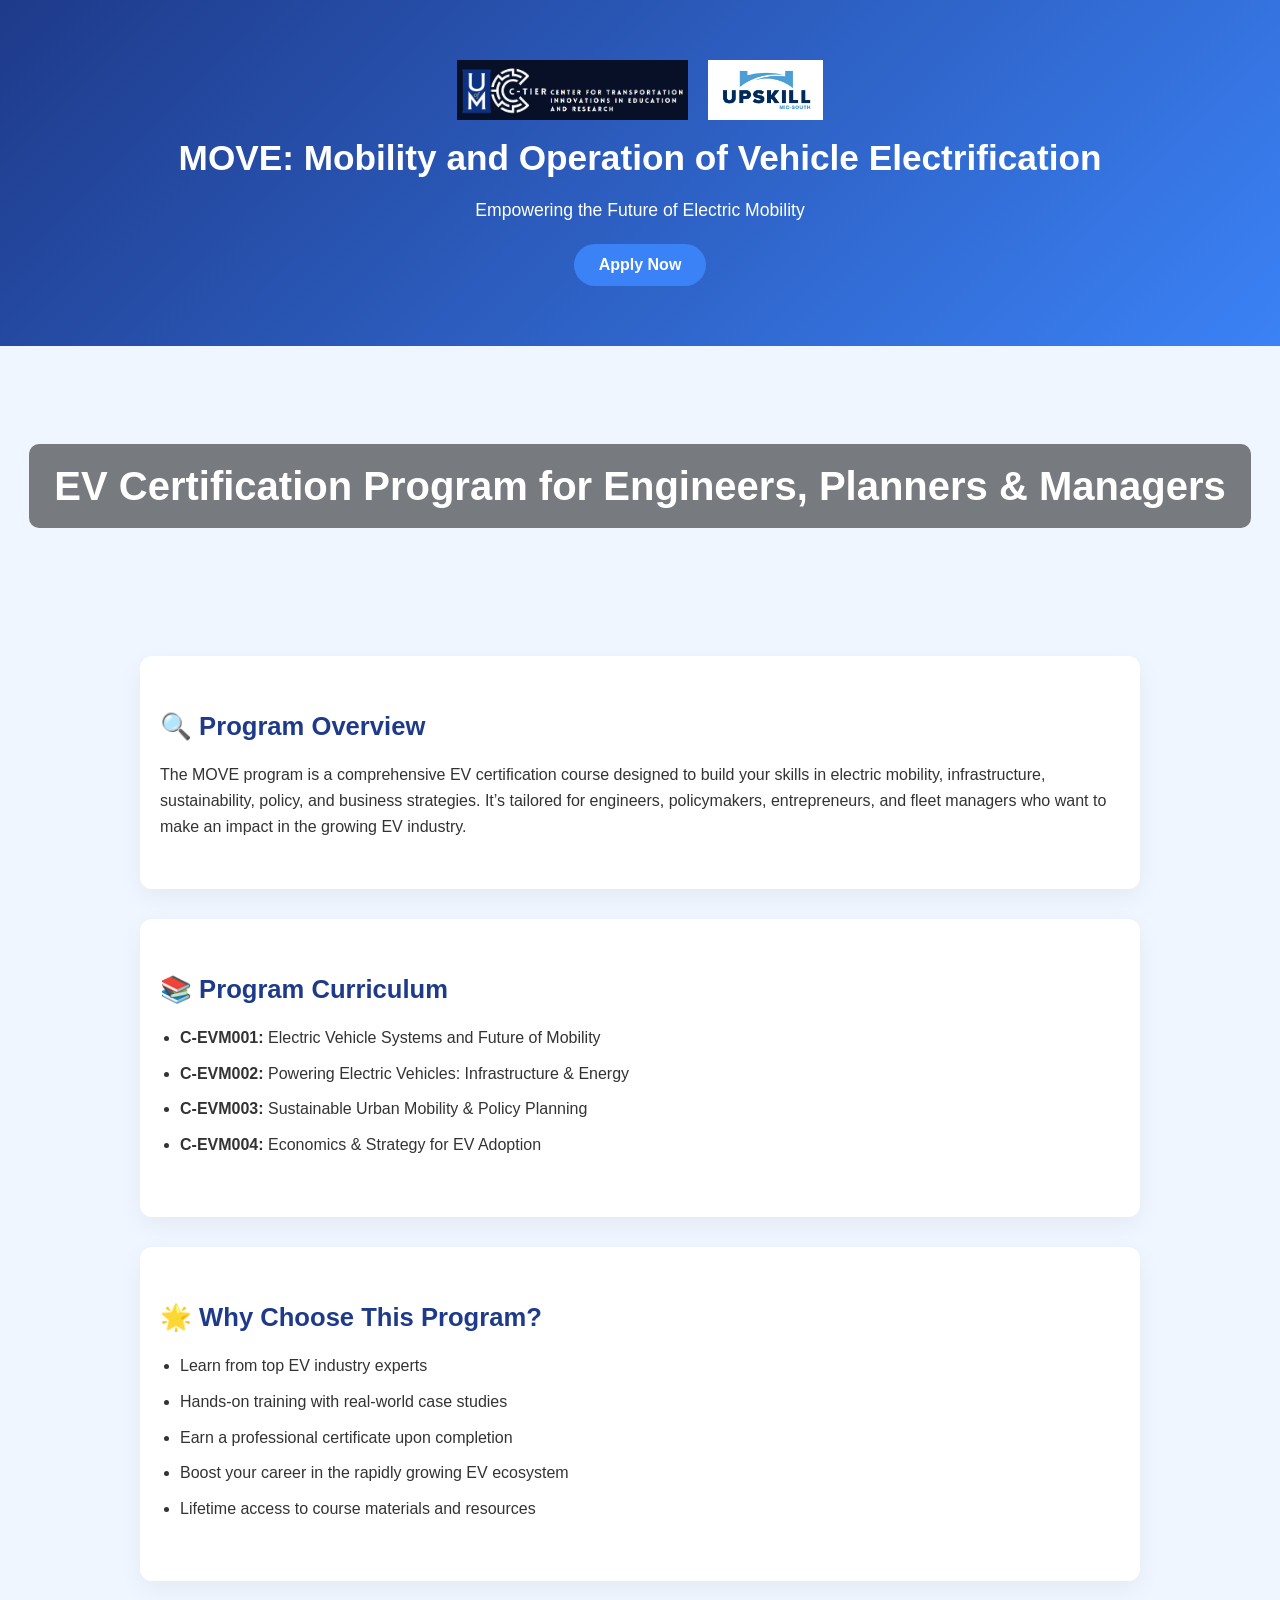
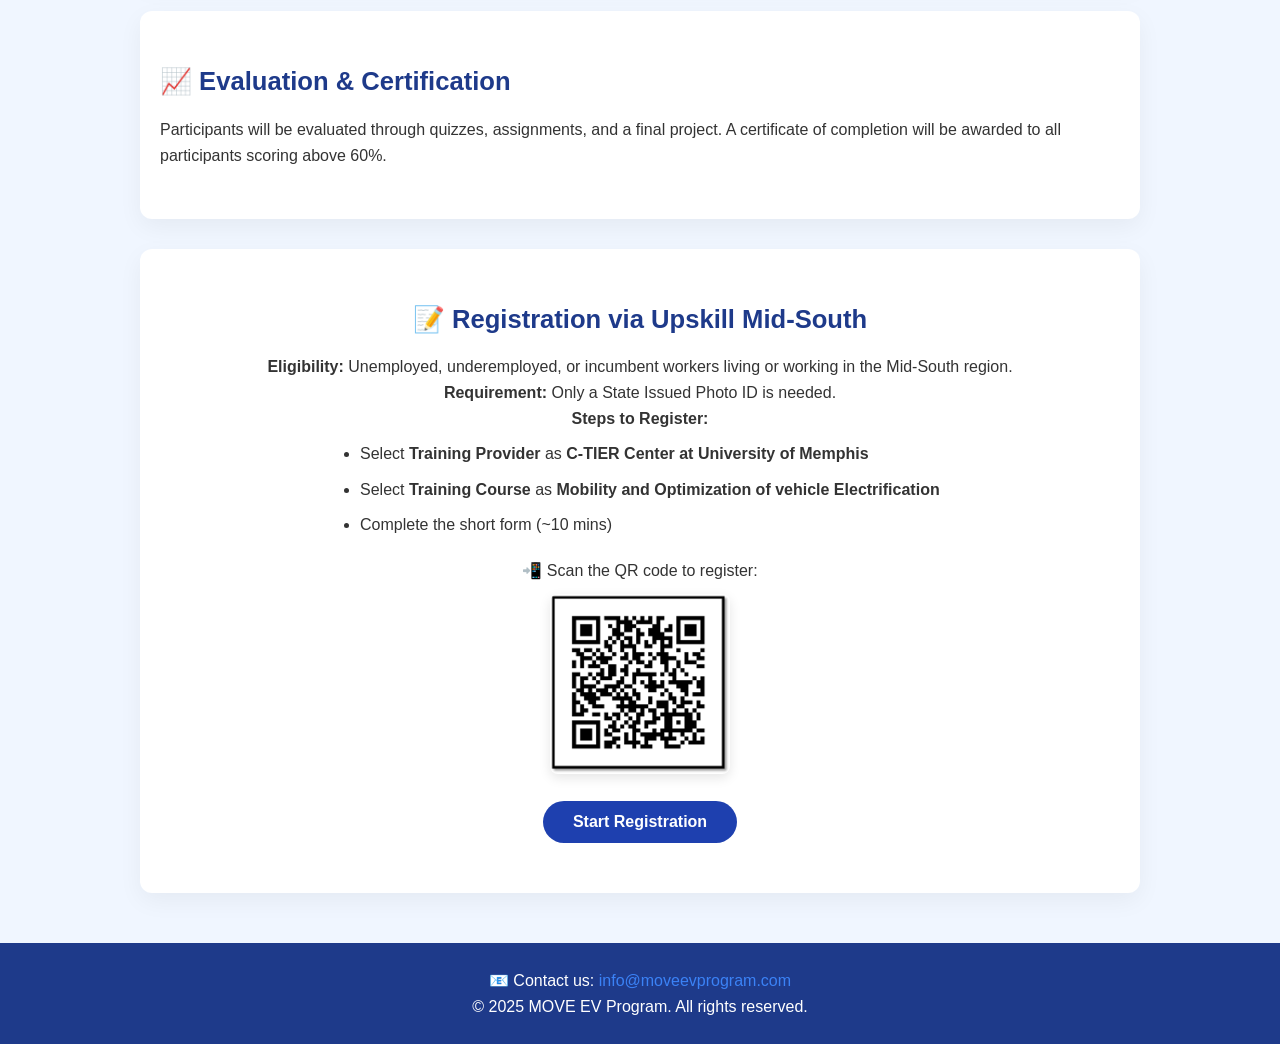
==== index.html @ aa651606 "first look" ====
<!DOCTYPE html>
<html lang="en">
<head>
  <meta charset="UTF-8" />
  <meta name="viewport" content="width=device-width, initial-scale=1.0"/>
  <title>MOVE: Electric Vehicle Certification</title>
  <link rel="stylesheet" href="Evcourse.css" />
</head>
<body>

  <header>
    <div class="logo-area">
      <!-- Replace these with your actual logo images -->
      <img src="ctier-logo.png" alt="C-TIER Logo" class="logo" />
      <img src="upskillmidsouth.png" alt="Upskill Mid-South Logo" class="logo" />
    </div>
    <h1>MOVE: Mobility and Operation of Vehicle Electrification</h1>
    <p>Empowering the Future of Electric Mobility</p>
    <button onclick="scrollToRegistration()">Apply Now</button>
  </header>

  <div class="hero">
    <h2>EV Certification Program for Engineers, Planners & Managers</h2>
  </div>

  <section id="overview">
    <h2>🔍 Program Overview</h2>
    <p>The MOVE program is a comprehensive EV certification course designed to build your skills in electric mobility, infrastructure, sustainability, policy, and business strategies. It’s tailored for engineers, policymakers, entrepreneurs, and fleet managers who want to make an impact in the growing EV industry.</p>
  </section>

  <section id="curriculum">
    <h2>📚 Program Curriculum</h2>
    <ul>
      <li><strong>C-EVM001:</strong> Electric Vehicle Systems and Future of Mobility</li>
      <li><strong>C-EVM002:</strong> Powering Electric Vehicles: Infrastructure & Energy</li>
      <li><strong>C-EVM003:</strong> Sustainable Urban Mobility & Policy Planning</li>
      <li><strong>C-EVM004:</strong> Economics & Strategy for EV Adoption</li>
    </ul>
  </section>

  <section id="benefits">
    <h2>🌟 Why Choose This Program?</h2>
    <ul>
      <li>Learn from top EV industry experts</li>
      <li>Hands-on training with real-world case studies</li>
      <li>Earn a professional certificate upon completion</li>
      <li>Boost your career in the rapidly growing EV ecosystem</li>
      <li>Lifetime access to course materials and resources</li>
    </ul>
  </section>

  <section id="evaluation">
    <h2>📈 Evaluation & Certification</h2>
    <p>Participants will be evaluated through quizzes, assignments, and a final project. A certificate of completion will be awarded to all participants scoring above 60%.</p>
  </section>

  <section id="register" class="register">
    <h2>📝 Registration via Upskill Mid-South</h2>
    <p><strong>Eligibility:</strong> Unemployed, underemployed, or incumbent workers living or working in the Mid-South region.</p>
    <p><strong>Requirement:</strong> Only a State Issued Photo ID is needed.</p>
    <p><strong>Steps to Register:</strong></p>
    <ul>
        <li>Select <strong>Training Provider</strong> as <b>C-TIER Center at University of Memphis</b></li>
        <li>Select <strong>Training Course</strong> as <b>Mobility and Optimization of vehicle Electrification</b></li>
        <li>Complete the short form (~10 mins)</li>
    </ul>

    <div class="qr-section">
      <p>📲 Scan the QR code to register:</p>
      <img src="registration-qr.png" alt="Registration QR Code" class="qr-image" />
    </div>

    <button onclick="window.open('https://memphis.co1.qualtrics.com/jfe/form/SV_3OQPb7vOoFY2eQ6', '_blank')">Start Registration</button>
  </section>

  <footer>
    <p>📧 Contact us: <a href="mailto:info@moveevprogram.com">info@moveevprogram.com</a></p>
    <p>&copy; 2025 MOVE EV Program. All rights reserved.</p>
  </footer>

  <script>
    function scrollToRegistration() {
      document.getElementById('register').scrollIntoView({ behavior: 'smooth' });
    }

    const sections = document.querySelectorAll('section');

    const observer = new IntersectionObserver(entries => {
      entries.forEach(entry => {
        if (entry.isIntersecting) {
          entry.target.classList.add('show');
        }
      });
    }, { threshold: 0.1 });

    sections.forEach(section => observer.observe(section));
  </script>

</body>
</html>
---- Evcourse.css ----
:root {
    --main-bg: #f0f6ff;
    --main-color: #1e3a8a;
    --accent-color: #3b82f6;
    --button-hover: #2563eb;
    --card-bg: #ffffff;
  }
  
  * {
    margin: 0;
    padding: 0;
    box-sizing: border-box;
  }
  
  html {
    scroll-behavior: smooth;
  }
  
  body {
    font-family: 'Segoe UI', Tahoma, Geneva, Verdana, sans-serif;
    background-color: var(--main-bg);
    color: #333;
    line-height: 1.6;
  }
  
  header {
    background: linear-gradient(135deg, #1e3a8a, #3b82f6);
    color: white;
    padding: 60px 20px;
    text-align: center;
    animation: fadeInDown 1s ease-out;
  }
  
  header .logo-area {
    display: flex;
    justify-content: center;
    gap: 20px;
    margin-bottom: 10px;
  }
  
  .logo {
    height: 60px;
    width: auto;
  }
  
  header h1 {
    font-size: 2.2rem;
    margin-bottom: 10px;
  }
  
  header p {
    font-size: 1.1rem;
    margin-bottom: 20px;
  }
  
  header button {
    padding: 12px 25px;
    background-color: var(--accent-color);
    border: none;
    color: white;
    font-weight: bold;
    font-size: 1rem;
    border-radius: 25px;
    cursor: pointer;
    transition: all 0.3s ease;
  }
  
  header button:hover {
    background-color: var(--button-hover);
    transform: scale(1.05);
  }
  
  .hero {
    background: url('https://images.unsplash.com/photo-1595846101056-203d55c0b6b4') no-repeat center center/cover;
    height: 280px;
    display: flex;
    justify-content: center;
    align-items: center;
    color: white;
    text-align: center;
    padding: 20px;
    animation: zoomIn 1s ease-in-out;
  }
  
  .hero h2 {
    font-size: 2.5rem;
    background-color: rgba(0, 0, 0, 0.5);
    padding: 10px 25px;
    border-radius: 10px;
  }
  
  section {
    padding: 50px 20px;
    max-width: 1000px;
    margin: 30px auto;
    background-color: var(--card-bg);
    border-radius: 12px;
    box-shadow: 0 8px 24px rgba(0,0,0,0.05);
    opacity: 0;
    transform: translateY(30px);
    transition: all 0.8s ease;
  }
  
  section.show {
    opacity: 1;
    transform: translateY(0);
  }
  
  section h2 {
    color: var(--main-color);
    margin-bottom: 15px;
    font-size: 1.6rem;
  }
  
  ul {
    padding-left: 20px;
    margin-top: 10px;
  }
  
  ul li {
    margin-bottom: 10px;
  }
  
  .register, .cta {
    text-align: center;
  }
  
  .register ul {
    text-align: left;
    max-width: 600px;
    margin: 10px auto;
  }
  
  .register button {
    margin-top: 20px;
    padding: 12px 30px;
    background-color: #1e40af;
    color: white;
    font-size: 1rem;
    font-weight: bold;
    border: none;
    border-radius: 30px;
    cursor: pointer;
    transition: all 0.3s ease;
  }
  
  .register button:hover {
    background-color: #1c3aa9;
    transform: scale(1.05);
  }
  
  .qr-section {
    margin-top: 20px;
  }
  
  .qr-image {
    margin-top: 10px;
    width: 180px;
    height: auto;
    border-radius: 8px;
    box-shadow: 0 4px 12px rgba(0, 0, 0, 0.1);
  }
  
  footer {
    text-align: center;
    background-color: #1e3a8a;
    color: white;
    padding: 25px 10px;
    margin-top: 50px;
  }
  
  a {
    color: var(--accent-color);
    text-decoration: none;
  }
  
  @keyframes fadeInDown {
    from {
      opacity: 0;
      transform: translateY(-30px);
    }
    to {
      opacity: 1;
      transform: translateY(0);
    }
  }
  
  @keyframes zoomIn {
    from {
      opacity: 0;
      transform: scale(0.95);
    }
    to {
      opacity: 1;
      transform: scale(1);
    }
  }
  
  @media (max-width: 768px) {
    header h1 {
      font-size: 1.5rem;
    }
  
    .hero h2 {
      font-size: 1.5rem;
      padding: 10px 15px;
    }
  
    .logo {
      height: 40px;
    }
  }
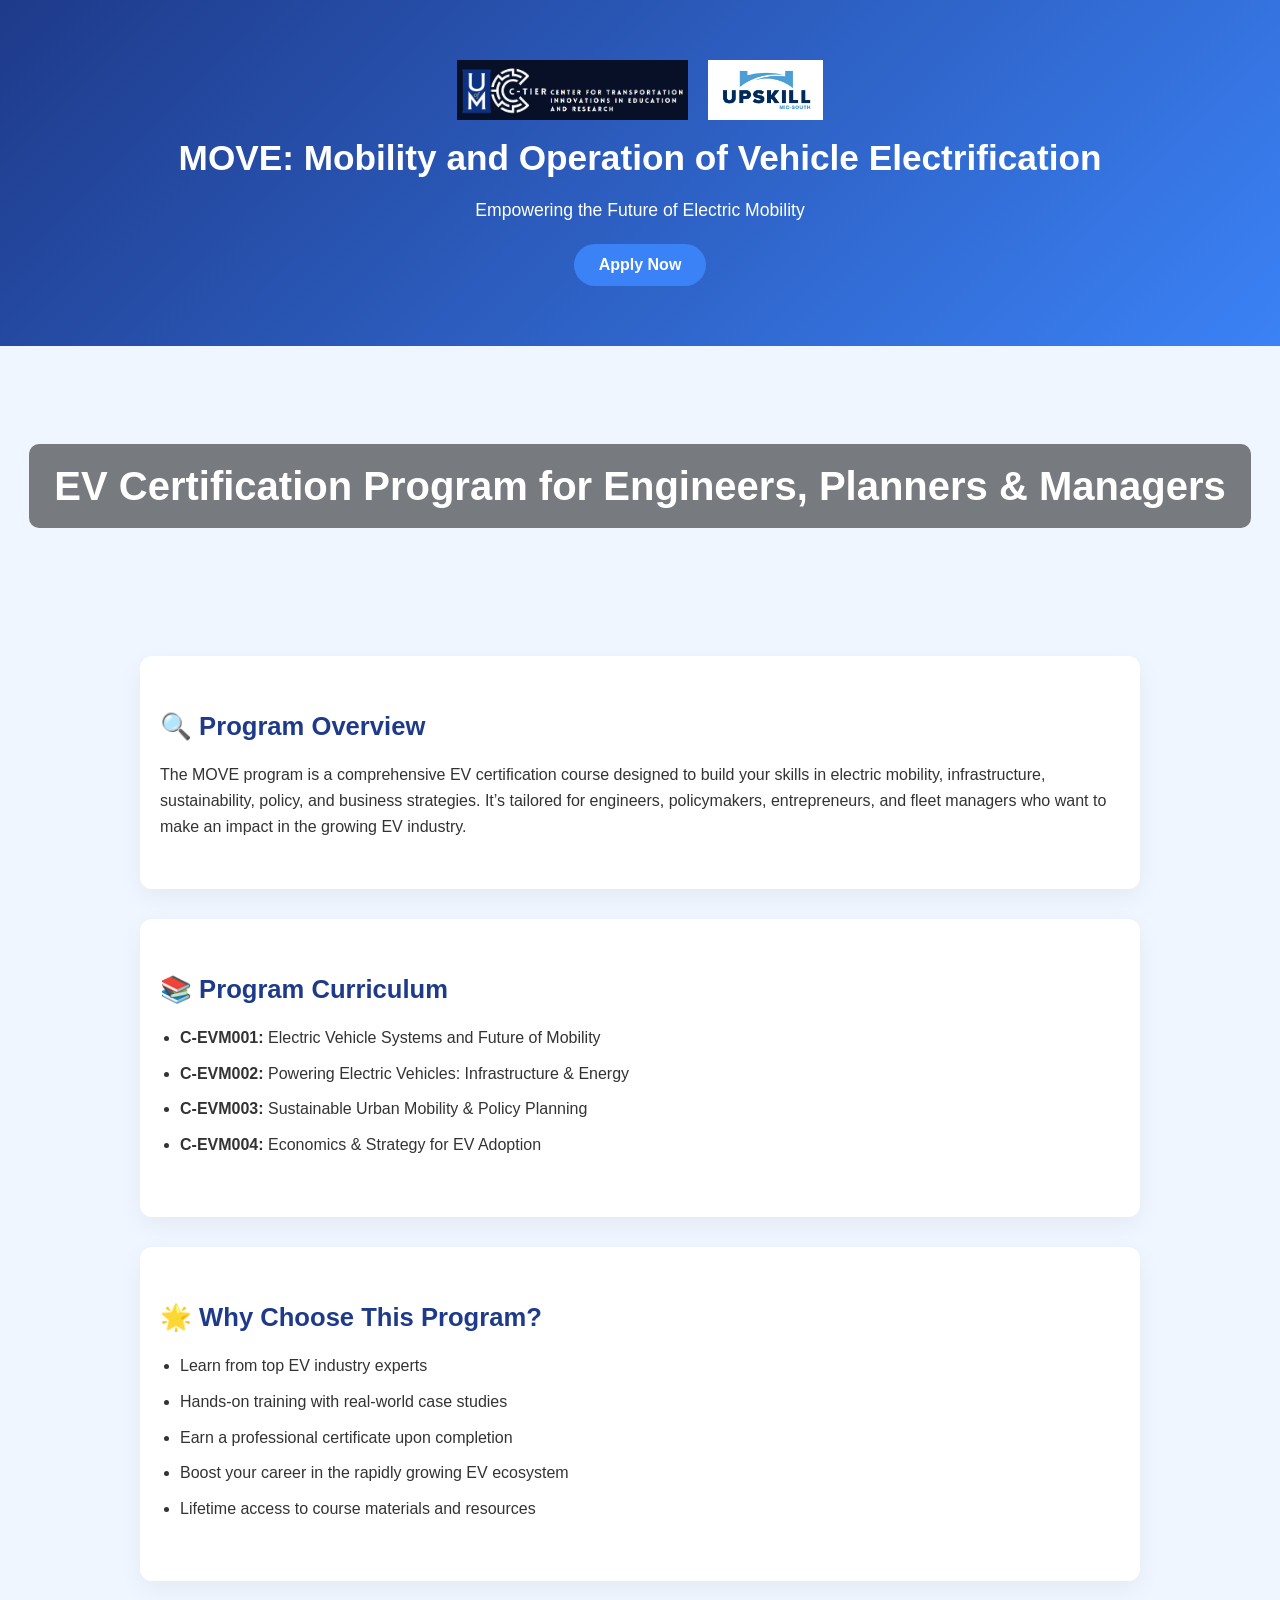
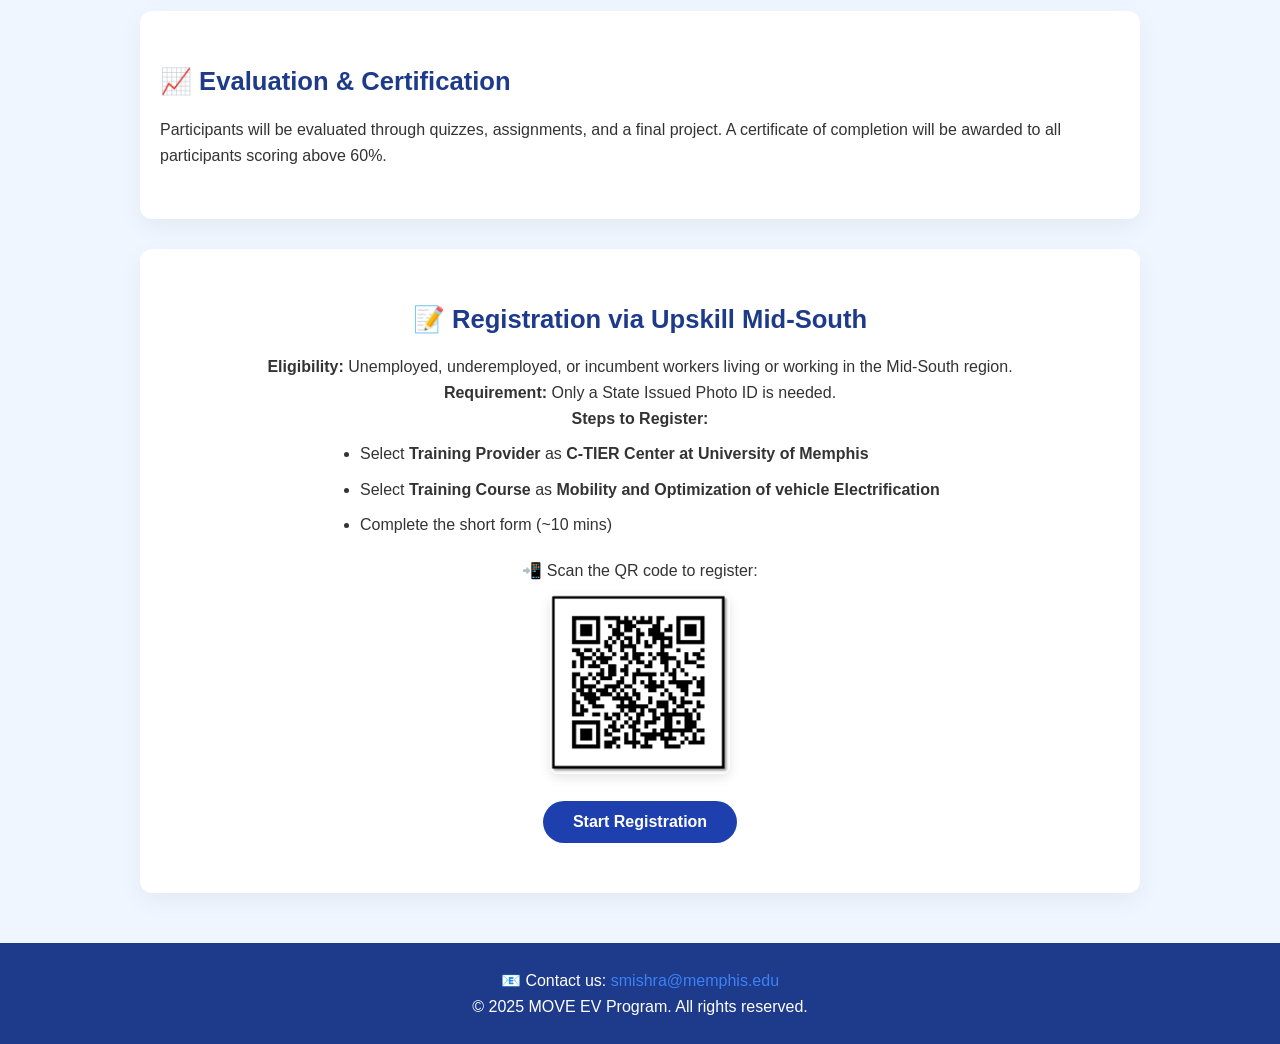
==== commit 937211ae: "first look" ====
--- a/index.html
+++ b/index.html
@@ -74,7 +74,7 @@
   </section>
 
   <footer>
-    <p>📧 Contact us: <a href="mailto:info@moveevprogram.com">info@moveevprogram.com</a></p>
+    <p>📧 Contact us: <a href="mailto:smishra@memphis.edu">smishra@memphis.edu</a></p>
     <p>&copy; 2025 MOVE EV Program. All rights reserved.</p>
   </footer>
 
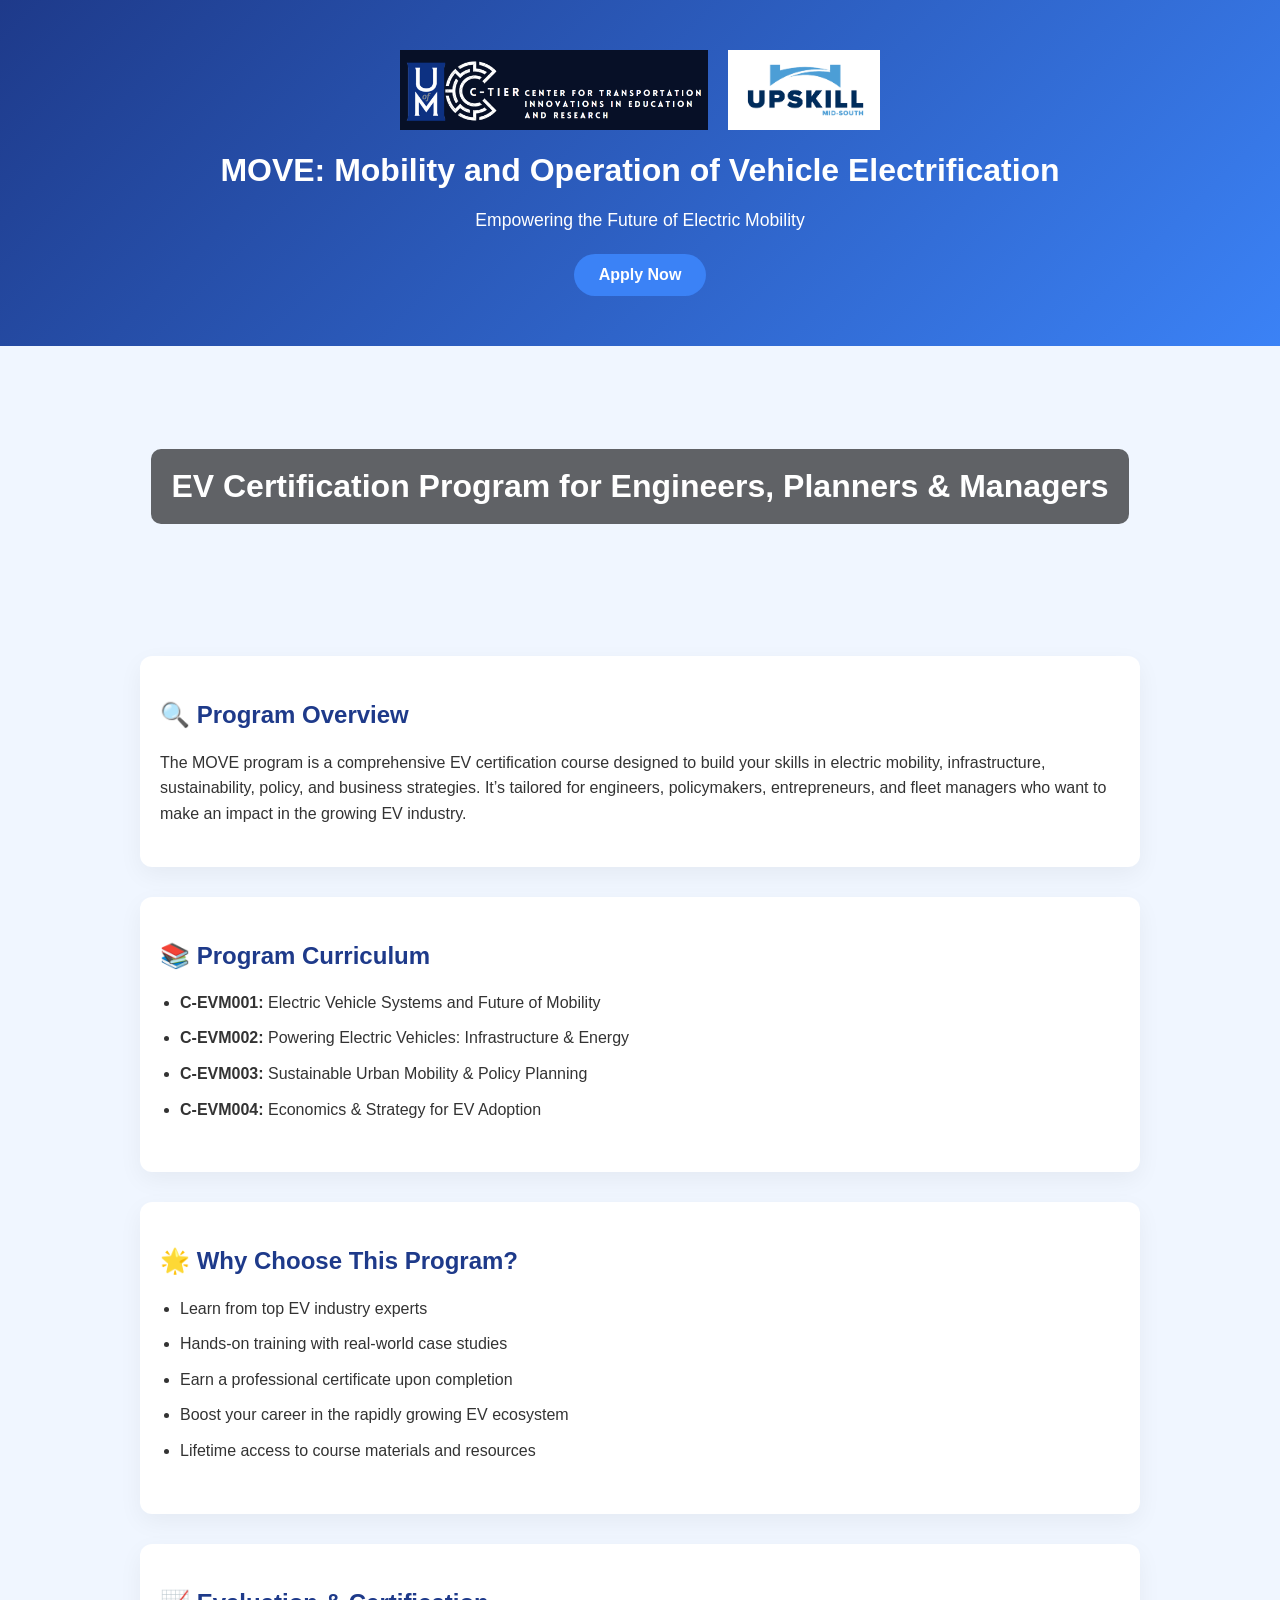
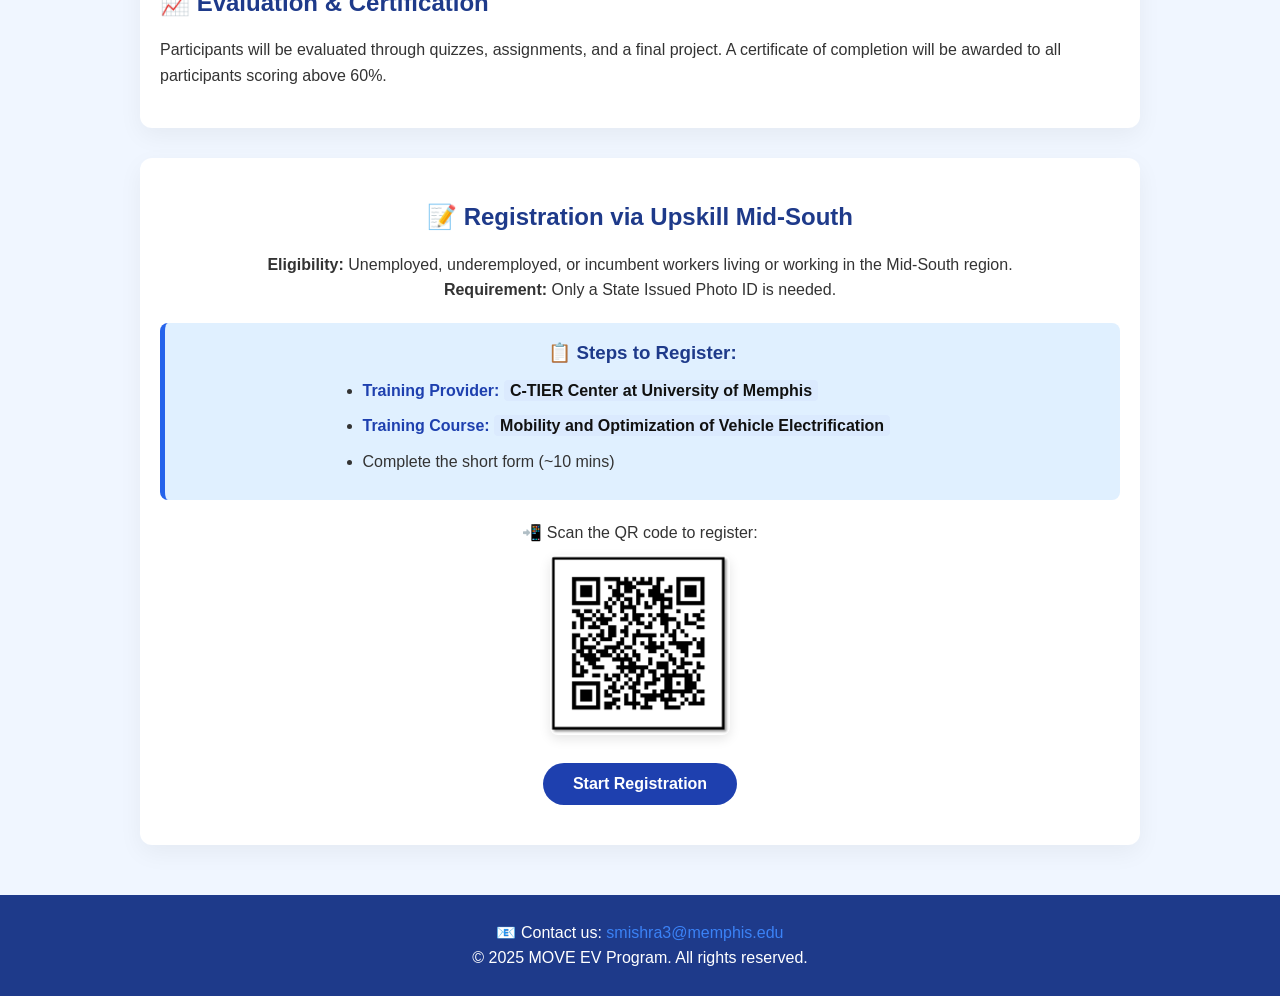
==== commit 6dc4e9d3: "first look" ====
--- a/index.html
+++ b/index.html
@@ -10,7 +10,6 @@
 
   <header>
     <div class="logo-area">
-      <!-- Replace these with your actual logo images -->
       <img src="ctier-logo.png" alt="C-TIER Logo" class="logo" />
       <img src="upskillmidsouth.png" alt="Upskill Mid-South Logo" class="logo" />
     </div>
@@ -58,12 +57,21 @@
     <h2>📝 Registration via Upskill Mid-South</h2>
     <p><strong>Eligibility:</strong> Unemployed, underemployed, or incumbent workers living or working in the Mid-South region.</p>
     <p><strong>Requirement:</strong> Only a State Issued Photo ID is needed.</p>
-    <p><strong>Steps to Register:</strong></p>
-    <ul>
-        <li>Select <strong>Training Provider</strong> as <b>C-TIER Center at University of Memphis</b></li>
-        <li>Select <strong>Training Course</strong> as <b>Mobility and Optimization of vehicle Electrification</b></li>
+
+    <div class="highlight-box">
+      <h3>📋 Steps to Register:</h3>
+      <ul>
+        <li>
+          <span class="highlight-label">Training Provider:</span>
+          <span class="highlight-value">C-TIER Center at University of Memphis</span>
+        </li>
+        <li>
+          <span class="highlight-label">Training Course:</span>
+          <span class="highlight-value">Mobility and Optimization of Vehicle Electrification</span>
+        </li>
         <li>Complete the short form (~10 mins)</li>
-    </ul>
+      </ul>
+    </div>
 
     <div class="qr-section">
       <p>📲 Scan the QR code to register:</p>
@@ -74,7 +82,7 @@
   </section>
 
   <footer>
-    <p>📧 Contact us: <a href="mailto:smishra@memphis.edu">smishra@memphis.edu</a></p>
+    <p>📧 Contact us: <a href="mailto:smishra3@memphis.edu">smishra3@memphis.edu</a></p>
     <p>&copy; 2025 MOVE EV Program. All rights reserved.</p>
   </footer>
 
--- a/Evcourse.css
+++ b/Evcourse.css
@@ -26,25 +26,26 @@
   header {
     background: linear-gradient(135deg, #1e3a8a, #3b82f6);
     color: white;
-    padding: 60px 20px;
+    padding: 50px 20px;
     text-align: center;
     animation: fadeInDown 1s ease-out;
   }
   
-  header .logo-area {
+  .logo-area {
     display: flex;
     justify-content: center;
+    flex-wrap: wrap;
     gap: 20px;
-    margin-bottom: 10px;
+    margin-bottom: 15px;
   }
   
   .logo {
-    height: 60px;
+    height: 80px;
     width: auto;
   }
   
   header h1 {
-    font-size: 2.2rem;
+    font-size: 2rem;
     margin-bottom: 10px;
   }
   
@@ -83,19 +84,19 @@
   }
   
   .hero h2 {
-    font-size: 2.5rem;
-    background-color: rgba(0, 0, 0, 0.5);
-    padding: 10px 25px;
+    font-size: 2rem;
+    background-color: rgba(0, 0, 0, 0.6);
+    padding: 12px 20px;
     border-radius: 10px;
   }
   
   section {
-    padding: 50px 20px;
+    padding: 40px 20px;
     max-width: 1000px;
     margin: 30px auto;
     background-color: var(--card-bg);
     border-radius: 12px;
-    box-shadow: 0 8px 24px rgba(0,0,0,0.05);
+    box-shadow: 0 8px 24px rgba(0, 0, 0, 0.05);
     opacity: 0;
     transform: translateY(30px);
     transition: all 0.8s ease;
@@ -109,7 +110,7 @@
   section h2 {
     color: var(--main-color);
     margin-bottom: 15px;
-    font-size: 1.6rem;
+    font-size: 1.5rem;
   }
   
   ul {
@@ -121,7 +122,7 @@
     margin-bottom: 10px;
   }
   
-  .register, .cta {
+  .register {
     text-align: center;
   }
   
@@ -161,6 +162,38 @@
     box-shadow: 0 4px 12px rgba(0, 0, 0, 0.1);
   }
   
+  /* Highlight Box Styles */
+  .highlight-box {
+    background-color: #e0f0ff;
+    border-left: 5px solid #2563eb;
+    padding: 15px 20px;
+    margin-top: 20px;
+    border-radius: 8px;
+    font-size: 1rem;
+  }
+  
+  .highlight-box h3 {
+    color: #1e3a8a;
+    margin-bottom: 10px;
+  }
+  
+  .highlight-box ul {
+    padding-left: 20px;
+  }
+  
+  .highlight-label {
+    font-weight: bold;
+    color: #1e40af;
+  }
+  
+  .highlight-value {
+    font-weight: 600;
+    color: #111;
+    background: #dbeafe;
+    padding: 2px 6px;
+    border-radius: 4px;
+  }
+  
   footer {
     text-align: center;
     background-color: #1e3a8a;
@@ -202,12 +235,21 @@
     }
   
     .hero h2 {
-      font-size: 1.5rem;
-      padding: 10px 15px;
+      font-size: 1.3rem;
+      padding: 10px 12px;
     }
   
     .logo {
-      height: 40px;
+      height: 45px;
+      max-width: 100px;
+    }
+  
+    .register ul {
+      padding: 0 10px;
+    }
+  
+    section {
+      padding: 30px 15px;
     }
   }
   
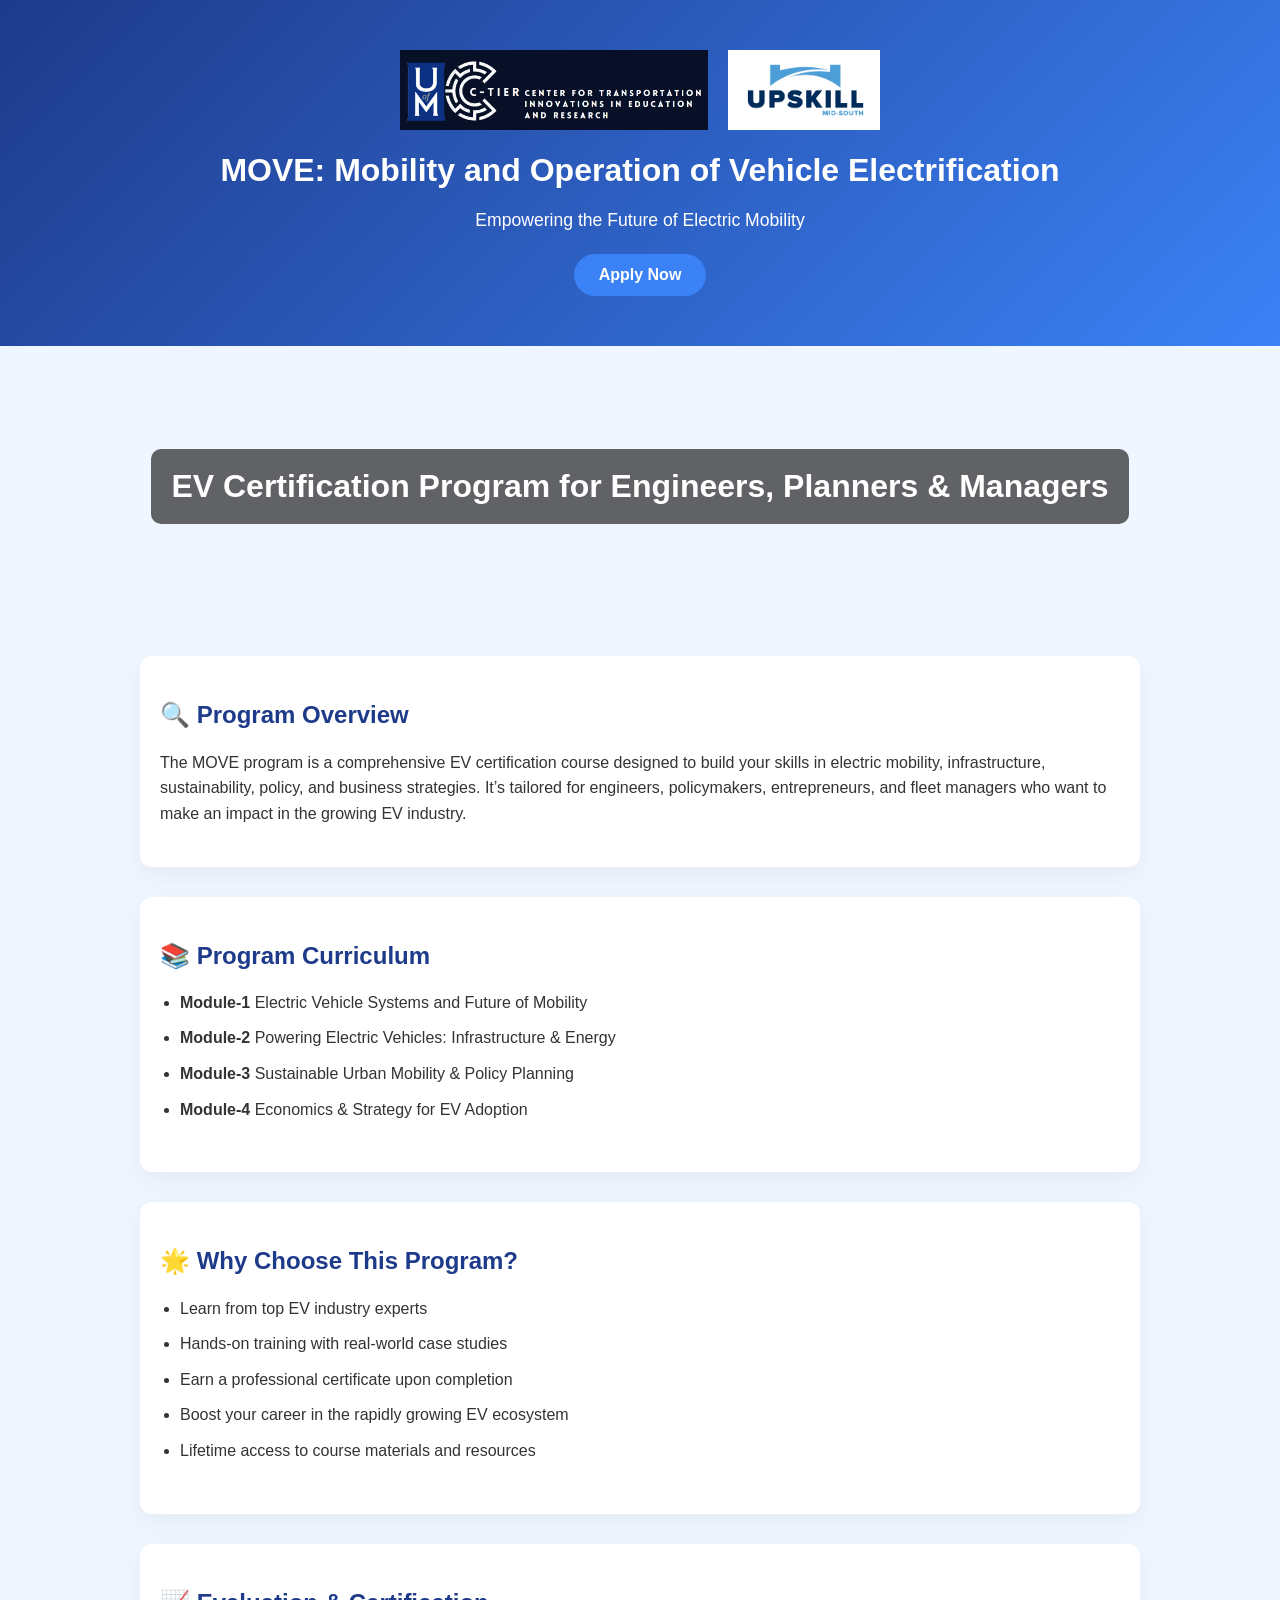
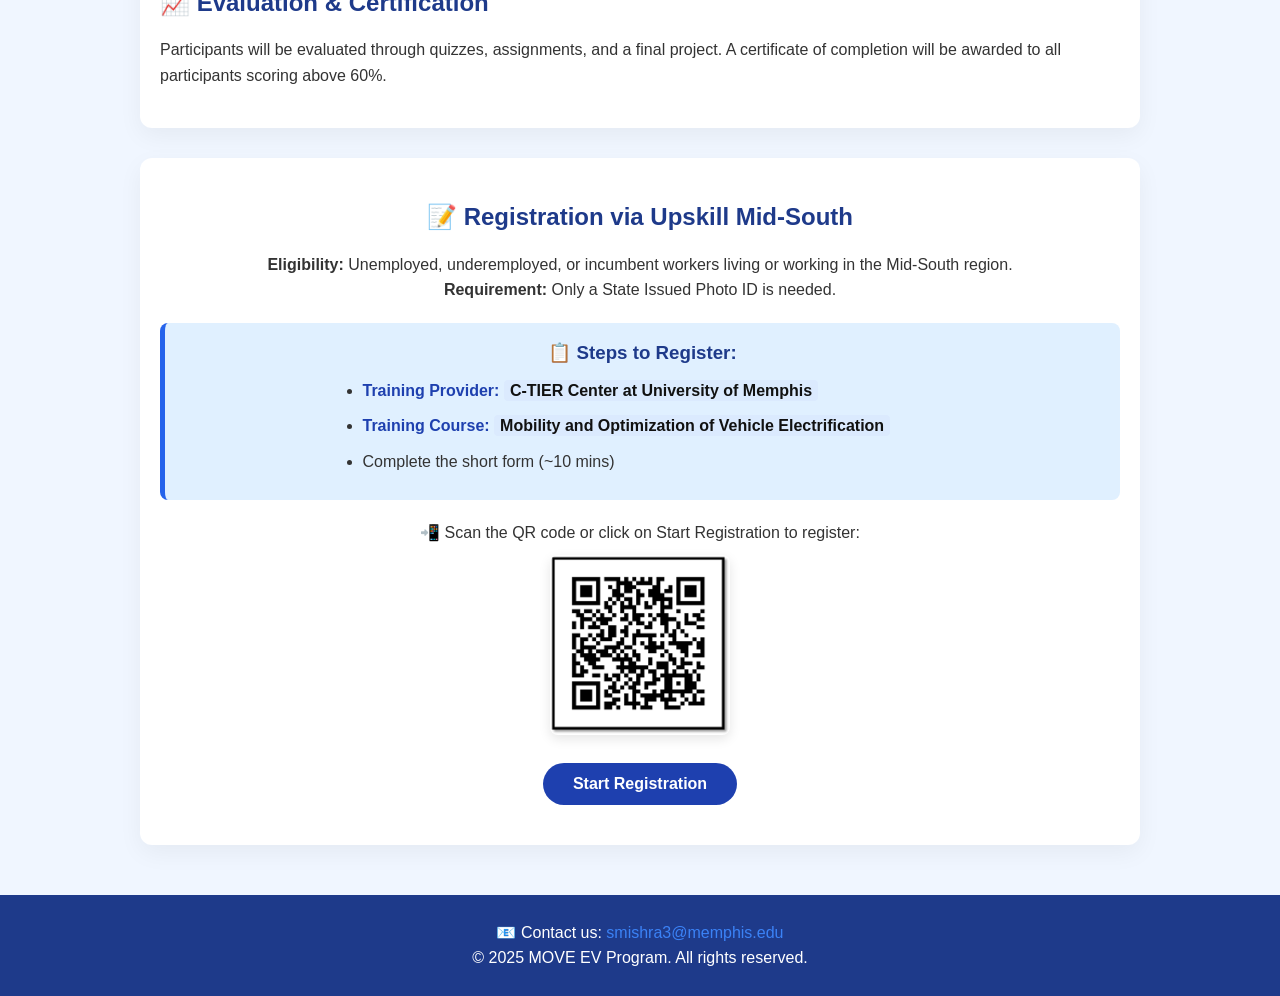
==== commit 84d82d30: "first look" ====
--- a/index.html
+++ b/index.html
@@ -30,10 +30,10 @@
   <section id="curriculum">
     <h2>📚 Program Curriculum</h2>
     <ul>
-      <li><strong>C-EVM001:</strong> Electric Vehicle Systems and Future of Mobility</li>
-      <li><strong>C-EVM002:</strong> Powering Electric Vehicles: Infrastructure & Energy</li>
-      <li><strong>C-EVM003:</strong> Sustainable Urban Mobility & Policy Planning</li>
-      <li><strong>C-EVM004:</strong> Economics & Strategy for EV Adoption</li>
+      <li><strong>Module-1</strong> Electric Vehicle Systems and Future of Mobility</li>
+      <li><strong>Module-2</strong> Powering Electric Vehicles: Infrastructure & Energy</li>
+      <li><strong>Module-3</strong> Sustainable Urban Mobility & Policy Planning</li>
+      <li><strong>Module-4</strong> Economics & Strategy for EV Adoption</li>
     </ul>
   </section>
 
@@ -74,7 +74,7 @@
     </div>
 
     <div class="qr-section">
-      <p>📲 Scan the QR code to register:</p>
+      <p>📲 Scan the QR code or click on Start Registration to register:</p>
       <img src="registration-qr.png" alt="Registration QR Code" class="qr-image" />
     </div>
 
